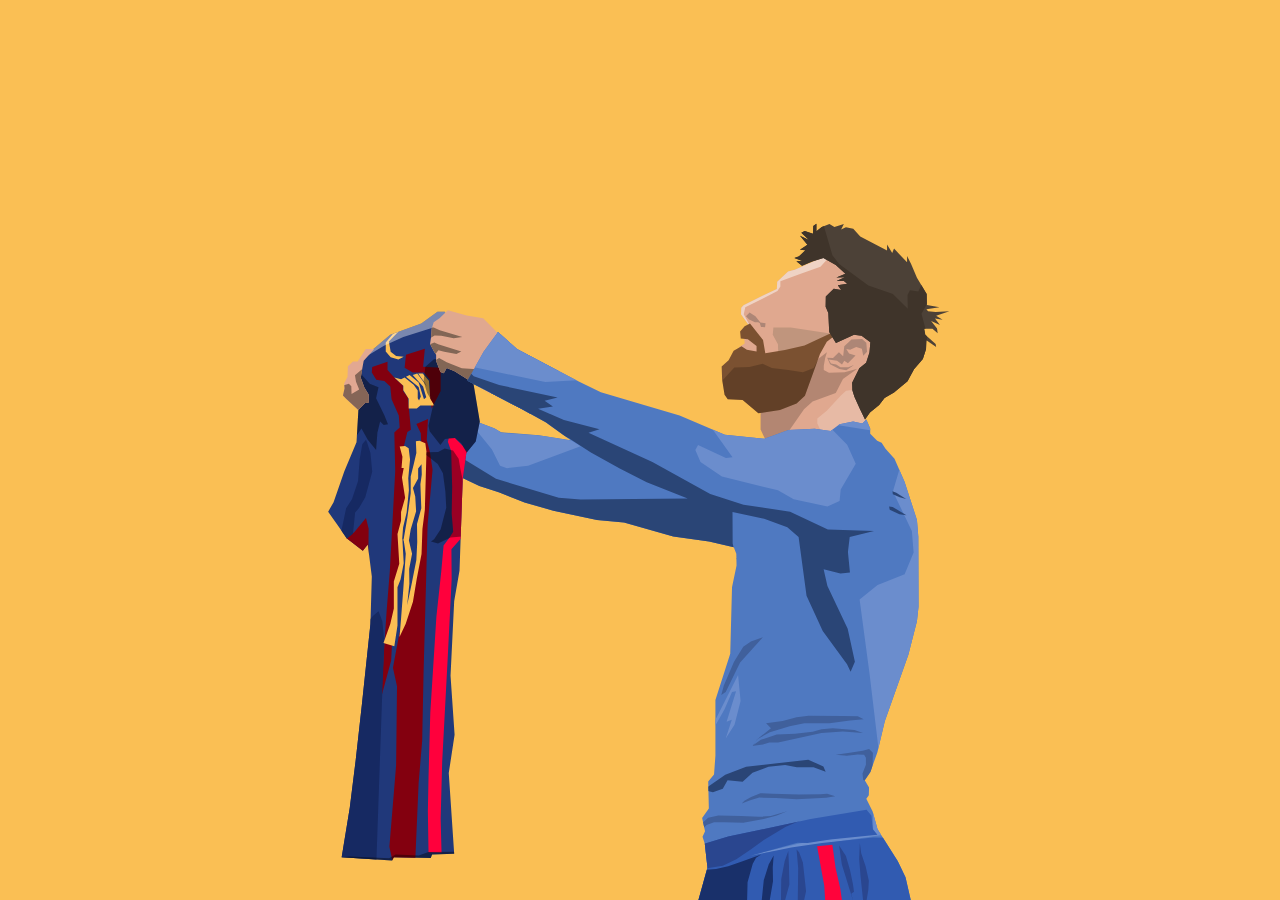
==== profile.html @ bc7a2f69 "first commit" ====
<!--
 * @LastEditors: platelets wenkanedward@gmail.com
 * @Date: 2022-10-15 20:12:31
 * @LastEditTime: 2022-10-15 20:37:12
 * Copyright (c) 2022 by platelets email: wenkanedward@gmail.com, All Rights Reserved.
-->
<!DOCTYPE html>
<html lang="en">
<!-- https://codepen.io/alvaromontoro/pen/MWyELyP -->

<head>
	<meta charset="UTF-8">
	<meta http-equiv="X-UA-Compatible" content="IE=edge">
	<meta name="viewport" content="width=device-width, initial-scale=1.0">
	<title>cartoon</title>
	<link rel="stylesheet" type="text/css" href="css/profile.css">
</head>

<body>
	<div class="cartoon">
		<div class="head">
			<div class="front-light"></div>
			<div class="back-light"></div>
			<div class="ear"></div>
			<div class="cheek"></div>
			<div class="nose"></div>
			<div class="bear-shadow"></div>
		</div>
		<div class="beard">
			<div class="bear-shadow"></div>
		</div>
		<div class="hair">
			<div class="hair-dark"></div>
		</div>
		<div class="body">
			<div class="body-light"></div>
			<div class="body-dark"></div>
			<div class="shorts">
				<div class="shorts-lines"></div>
				<div class="shorts-lines-dark"></div>
				<div class="shorts-red"></div>
			</div>
			<div class="body-line body-line-1"></div>
			<div class="body-line body-line-2"></div>
			<div class="body-line body-line-3"></div>
			<div class="body-line body-line-4"></div>
			<div class="body-line body-line-5"></div>
			<div class="body-dark-line body-dark-line-1"></div>
			<div class="body-dark-line body-dark-line-2"></div>
		</div>
		<div class="jersey">
			<div class="red red-1"></div>
			<div class="red red-2"></div>
			<div class="red red-3"></div>
			<div class="dark-blue"></div>
			<div class="bright-red"></div>
			<div class="yellow yellow-1"></div>
			<div class="yellow yellow-2"></div>
			<div class="yellow yellow-3"></div>
			<div class="zero"></div>
			<div class="light-top"></div>
			<div class="jersey-shadow"></div>
		</div>
		<div class="hand-1">
			<div class="hand-1-shadow"></div>
		</div>
		<div class="body-top">
			<div class="body">
				<div class="body-light"></div>
				<div class="body-dark"></div>
			</div>
		</div>
		<div class="hand-2">
			<div class="hand-2-shadow"></div>
		</div>
	</div>
</body>

</html>
---- css/profile.css ----
html,
body {
  background: #fabf54;
}

.cartoon {
  position: absolute;
  bottom: 0%;
  left: 50%;
  transform: translate(-50%, 0%);
  width: 90vmin;
  height: 90vmin;
}

.cartoon div {
  width: 100%;
  height: 100%;
  position: absolute;
  top: 0;
  left: 0;
}

.body {
  background: #4f79c1;
  clip-path: polygon(
    57% 100.78%,
    58.33% 96%,
    58% 93.06%,
    57.72% 92.19%,
    58.03% 91.5%,
    57.67% 89.89%,
    58.5% 88.69%,
    58.42% 85.36%,
    59.14% 84.5%,
    59.31% 82.19%,
    59.31% 75.31%,
    61.14% 69.61%,
    61.36% 61.39%,
    61.92% 58.69%,
    61.89% 57.25%,
    61.58% 56.44%,
    58.53% 55.75%,
    54.11% 55.11%,
    48.03% 53.39%,
    44.69% 53.08%,
    39.31% 51.94%,
    35.75% 50.92%,
    32.56% 49.67%,
    30.17% 48.89%,
    25.56% 46.69%,
    27.86% 40.17%,
    32% 41.75%,
    32.86% 42.25%,
    37.5% 42.61%,
    41.44% 43.25%,
    38.36% 41.03%,
    35.39% 39.39%,
    28.69% 35.9%,
    30.69% 32.3%,
    32.47% 29.89%,
    34.81% 31.97%,
    42.44% 36%,
    45.17% 37.31%,
    49.97% 38.72%,
    54.89% 40.17%,
    60.47% 42.56%,
    65.36% 43.06%,
    68.33% 41.97%,
    71.56% 41.83%,
    73.53% 42.11%,
    74.64% 41.25%,
    76.31% 40.94%,
    77.44% 41.17%,
    77.94% 40.67%,
    78.42% 41.78%,
    78.42% 42.44%,
    79.28% 43.31%,
    79.83% 43.56%,
    80.31% 44.28%,
    81.42% 45.53%,
    82.67% 48.39%,
    84.19% 53.08%,
    84.36% 55.14%,
    84.39% 63.78%,
    84.19% 65.58%,
    83.14% 69.69%,
    80.22% 77.92%,
    79.31% 81.75%,
    78.44% 84.19%,
    77.75% 85.22%,
    78.28% 86.11%,
    78.25% 87.06%,
    77.94% 87.5%,
    78.72% 89.06%,
    79.33% 91.25%,
    81.83% 95.22%,
    82.78% 97.19%,
    83.75% 101.42%
  );
}

.body-top {
  clip-path: polygon(20% 20%, 40% 20%, 40% 40%, 20% 40%);
}

.body-light {
  background: #6b8dcd;
  clip-path: polygon(
    92% 12.22%,
    89.44% 90.56%,
    74.44% 92.78%,
    63.78% 94.44%,
    69.78% 93%,
    78.78% 91.78%,
    78.78% 89.33%,
    80.11% 86.89%,
    78.33% 72%,
    77.11% 62.89%,
    79.33% 61.11%,
    82.67% 59.78%,
    83.78% 57.11%,
    83.56% 54.44%,
    81.22% 49.56%,
    83.22% 42.78%,
    72.97% 41.14%,
    75.58% 43.81%,
    76.64% 46.14%,
    74.78% 49.31%,
    74.64% 50.75%,
    73.14% 51.42%,
    68.97% 50.53%,
    67.03% 49.42%,
    60.11% 47.72%,
    57.47% 45.94%,
    56.83% 44.44%,
    57.17% 43.83%,
    60.61% 45.42%,
    61.42% 45.33%,
    57.89% 40.39%,
    43.33% 35.78%,
    38.31% 36.06%,
    27.78% 33.86%,
    33.72% 27.56%,
    24.25% 35.28%,
    30.11% 41.06%,
    32.25% 41.83%,
    32.86% 42.33%,
    38.25% 42.69%,
    41.53% 43.28%,
    42.67% 43.97%,
    36.19% 46.39%,
    33.58% 46.69%,
    32.72% 46.39%,
    31.72% 44.39%,
    27.44% 39.11%,
    21.75% 64.78%,
    57.67% 81%,
    62.11% 72.22%,
    62.42% 75.44%,
    61.67% 78.36%,
    60.58% 80.06%,
    61.33% 77.75%,
    60.69% 78%,
    61.86% 74.22%,
    61.36% 74.33%,
    60.44% 76.44%,
    55.11% 85.89%,
    7.78% 59.89%,
    33.22% 4.11%
  );
}

.body-dark {
  background: #2a4576;
  clip-path: polygon(
    20.31% 45.67%,
    56.97% 87.81%,
    58.28% 86.53%,
    59% 86.69%,
    60.22% 86.28%,
    60.81% 85.22%,
    62.67% 85.39%,
    63.89% 84.28%,
    65.86% 83.56%,
    67.92% 83.33%,
    69.36% 83.61%,
    71.42% 83.61%,
    72.92% 84.17%,
    72.64% 83.53%,
    70.78% 82.67%,
    63.11% 83.56%,
    60.53% 84.53%,
    57% 87%,
    49.78% 68.67%,
    61.89% 57.89%,
    61.44% 56%,
    61.42% 52.11%,
    65.33% 52.94%,
    68.19% 53.97%,
    69.58% 55.17%,
    70.56% 62.44%,
    72.56% 66.78%,
    75.56% 70.89%,
    76% 71.83%,
    76.53% 70.58%,
    75.64% 66.5%,
    73.14% 61.22%,
    72.67% 59.17%,
    74.75% 59.69%,
    75.92% 59.56%,
    75.67% 57.03%,
    75.89% 55.17%,
    78.89% 54.44%,
    73.19% 54.25%,
    68.53% 52.06%,
    62.78% 51.19%,
    58.67% 49.89%,
    51.53% 45.92%,
    43.64% 42.33%,
    45% 41.89%,
    40.61% 40.75%,
    37.42% 39.36%,
    39.25% 39.06%,
    38.22% 38.36%,
    39.83% 37.97%,
    32.61% 36.42%,
    29.47% 35.33%,
    27.44% 33.33%,
    25.78% 35.44%,
    34% 39.67%,
    41.22% 43%,
    43.94% 44.75%,
    47.5% 46.72%,
    50.83% 48.42%,
    55.89% 50.44%,
    49.31% 50.5%,
    42.67% 50.56%,
    39.97% 50.33%,
    32.22% 48%,
    24.44% 43.22%
  );
}

.hair {
  background: #4c4137;
  clip-path: polygon(
    77.78% 40.69%,
    77.14% 39.36%,
    76.47% 37.86%,
    76.22% 37.08%,
    76.19% 36.14%,
    77.08% 34.36%,
    77.92% 33.67%,
    78.33% 32.42%,
    78.44% 31.14%,
    77.36% 30.33%,
    76.42% 30.22%,
    74.19% 31.22%,
    73.36% 29.89%,
    73.25% 27.53%,
    72.92% 26.75%,
    72.94% 25.5%,
    73.92% 24.53%,
    74.83% 24.69%,
    74.42% 24.11%,
    75.58% 23.92%,
    75.17% 23.58%,
    74.28% 23.58%,
    75.28% 23.11%,
    74.25% 23.14%,
    75.36% 22.67%,
    74.17% 21.61%,
    72.64% 20.75%,
    71.25% 21.17%,
    70% 21.69%,
    69.31% 21.14%,
    70.03% 21.11%,
    69.06% 20.75%,
    69.64% 20.53%,
    70.42% 19.78%,
    69.75% 19.72%,
    70.67% 19.11%,
    69.75% 18%,
    70.86% 18.53%,
    69.92% 17.61%,
    70.33% 17.42%,
    71.36% 17.75%,
    71.39% 16.78%,
    71.78% 16.5%,
    71.78% 17.44%,
    72.44% 16.92%,
    73.39% 16.53%,
    74% 16.92%,
    75.17% 16.53%,
    74.83% 17.22%,
    75.42% 16.94%,
    76.33% 17.14%,
    77.19% 18.08%,
    80.5% 19.81%,
    80.5% 19.06%,
    81.14% 20.11%,
    81.36% 19.58%,
    82.97% 21.28%,
    82.97% 20.5%,
    83.47% 21.47%,
    84.19% 23.19%,
    85.39% 25.17%,
    85.42% 26.53%,
    86.97% 26.83%,
    85.36% 27.06%,
    85.56% 27.33%,
    86.5% 27.42%,
    88.19% 27.31%,
    86.56% 27.86%,
    87.36% 28.36%,
    86.42% 28.22%,
    87.03% 29%,
    85.94% 28.53%,
    86.67% 29.44%,
    86.75% 30.03%,
    86.11% 29.47%,
    85.08% 29.47%,
    85.22% 30.22%,
    86.5% 31.36%,
    86.56% 31.72%,
    85.36% 30.89%,
    85.31% 32%,
    84.92% 33.22%,
    83.83% 34.47%,
    83.03% 35.97%,
    81.36% 37.36%,
    80.19% 38.03%,
    79.53% 38.89%,
    78.39% 39.83%
  );
}

.hair-dark {
  background: #3f342a;
  clip-path: polygon(
    72.19% 15.06%,
    73.75% 20.39%,
    74.58% 21.47%,
    78.19% 24.14%,
    81.22% 25.19%,
    83.06% 27%,
    83.03% 25.31%,
    83.33% 24.72%,
    84.36% 24.89%,
    85.17% 23.17%,
    86.14% 25.14%,
    84.75% 27.61%,
    85.42% 30.14%,
    85.39% 34.06%,
    80.67% 39.78%,
    74.31% 42.31%,
    59.11% 24.69%,
    67.5% 11.33%
  );
}

.beard {
  background: #7b5131;
  clip-path: polygon(
    73.81% 29.92%,
    70.31% 31.53%,
    67.89% 32.11%,
    65.47% 32.5%,
    65.19% 30.86%,
    63.58% 28.83%,
    62.92% 29.17%,
    62.36% 29.83%,
    62.44% 30.67%,
    63.31% 30.78%,
    64.39% 31.61%,
    64.39% 32.28%,
    63.19% 32.08%,
    62.53% 31.64%,
    61.56% 32.19%,
    60.94% 33.36%,
    60.08% 34.14%,
    60.14% 35.78%,
    60.44% 37.61%,
    60.83% 38.19%,
    62.67% 38.28%,
    64.61% 39.92%,
    67.28% 39.5%,
    69.33% 38.69%,
    70.36% 37.75%,
    72.22% 32.58%,
    73.06% 31.08%,
    74.42% 30.03%
  );
}

.bear-shadow {
  background: rgba(0, 0, 0, 0.2);
  clip-path: polygon(
    65.14% 33.8%,
    66.28% 34.33%,
    68.33% 34.56%,
    70.11% 34.86%,
    71.44% 34.33%,
    72.06% 33.14%,
    73.08% 32.39%,
    72.86% 33.08%,
    72.69% 34.06%,
    72.69% 34.58%,
    73.33% 34.92%,
    75.25% 34.86%,
    76.83% 34.42%,
    75.06% 35.67%,
    74.17% 37.42%,
    71.31% 38.47%,
    70.25% 39.42%,
    67.33% 43.61%,
    64.08% 45.25%,
    59.53% 36.56%,
    61.64% 34.25%,
    63.5% 34.19%
  );
}

.head {
  background: #e0a88f;
  clip-path: polygon(
    65.69% 43.61%,
    64.89% 41.92%,
    64.89% 38.39%,
    62.22% 31.75%,
    62.92% 31.31%,
    62.86% 30.39%,
    63.44% 29.03%,
    62.47% 27.67%,
    62.5% 26.89%,
    62.78% 26.56%,
    64.94% 25.5%,
    66.89% 24.56%,
    66.94% 23.67%,
    68.28% 22.42%,
    69.11% 22.19%,
    72.33% 20.78%,
    76.47% 20.06%,
    83.36% 31.69%,
    77.86% 39.78%,
    77.58% 43.44%
  );
}

.front-light {
  background: #efd3c4;
  clip-path: polygon(
    63.56% 29.06%,
    62.81% 27.67%,
    63% 26.83%,
    66.97% 24.83%,
    67.33% 24.25%,
    67.33% 23.61%,
    69.67% 22.75%,
    72.28% 21.83%,
    74.58% 19.28%,
    67.78% 18.56%,
    60% 25.14%,
    62.72% 29.06%
  );
}

.back-light {
  background: #e7baa5;
  clip-path: polygon(
    72.72% 42.92%,
    71.89% 41.17%,
    71.89% 40.56%,
    73.06% 39.61%,
    74.83% 37.69%,
    75.44% 37.14%,
    77.58% 36.86%,
    79.67% 42.5%
  );
}

.ear {
  background: #ad8676;
  clip-path: polygon(
    76.42% 33.94%,
    75.47% 34.61%,
    74.61% 34.44%,
    73.47% 33.86%,
    73.11% 33.06%,
    73.83% 33.08%,
    74.56% 32.39%,
    75.08% 32.86%,
    75.22% 31.64%,
    76.11% 30.81%,
    77.42% 30.75%,
    77.94% 31.19%,
    78.03% 32.31%,
    77.56% 32.81%,
    77.39% 31.94%,
    76.69% 31.72%,
    75.94% 32.06%,
    75.47% 31.97%,
    75.81% 32.53%,
    76.61% 32.78%,
    75.67% 33.72%,
    75.22% 33.44%,
    74.94% 33.89%,
    74.33% 33.44%,
    73.28% 33.28%,
    73.58% 33.78%,
    74.22% 33.89%,
    74.75% 34.22%,
    75.72% 34.22%
  );
}

.cheek {
  background: #c0957d;
  clip-path: polygon(
    67.08% 33.14%,
    67.03% 31.39%,
    66.39% 30.22%,
    66.47% 29.31%,
    68.61% 29.31%,
    73.89% 30.11%,
    67.75% 33.47%
  );
}

.nose {
  background: #ad8676;
  clip-path: polygon(
    64.78% 28.75%,
    64.94% 29.25%,
    65.44% 29.28%,
    65.5% 28.81%,
    64.86% 28.69%,
    64.25% 27.94%,
    63.53% 27.47%,
    63.08% 27.92%,
    63.47% 28.33%,
    64.19% 28.67%,
    64.58% 28.67%
  );
}

.hand-1 {
  background: #e0a88f;
  clip-path: polygon(
    32.61% 30.17%,
    31.53% 29.08%,
    30.64% 28.17%,
    28.61% 27.83%,
    26.28% 27.19%,
    25.25% 28.19%,
    24.53% 28.67%,
    24.28% 29.47%,
    24.22% 30.39%,
    24.08% 31.36%,
    24.58% 32.33%,
    24.83% 32.67%,
    24.83% 33.47%,
    25.36% 34.83%,
    25.78% 34.97%,
    26.14% 34.33%,
    27.11% 34.72%,
    31.53% 37.5%
  );
}

.hand-1-shadow {
  background: #826655;
  clip-path: polygon(
    23.44% 29.33%,
    24.53% 29.31%,
    25.28% 29.67%,
    28.06% 30.5%,
    27% 30.64%,
    25.47% 30.33%,
    24.64% 30.31%,
    23.72% 30.86%,
    23.94% 31.44%,
    24.61% 31.17%,
    25.08% 31.39%,
    27.94% 32.28%,
    27.33% 32.58%,
    25.83% 32.31%,
    25.11% 32.14%,
    24.22% 33.28%,
    24.67% 33.42%,
    25.19% 33.08%,
    26.14% 33.61%,
    28% 34.36%,
    31.69% 34.6%,
    30.22% 36.36%,
    25.36% 35.22%
  );
}

.jersey {
  background: #20387a;
  clip-path: polygon(
    13.17% 94.72%,
    19.39% 95.11%,
    19.61% 94.72%,
    24.17% 94.83%,
    24.33% 94.39%,
    27.06% 94.28%,
    26.39% 84.33%,
    27.11% 79.61%,
    26.61% 72.33%,
    27.06% 63.11%,
    27.72% 59.33%,
    28.11% 48.06%,
    28.56% 44.83%,
    29.72% 43.39%,
    30.22% 40.94%,
    28.94% 33.28%,
    25.89% 27.39%,
    25% 27.39%,
    23% 28.83%,
    19.17% 30.22%,
    16.94% 32.11%,
    14.67% 34.67%,
    15.28% 38.78%,
    15% 43.5%,
    13.5% 47.06%,
    12.17% 50.89%,
    11.5% 52.06%,
    12.83% 53.94%,
    13.78% 55.33%,
    15.78% 56.89%,
    16.39% 56.11%,
    16.89% 60.06%,
    16.72% 65.94%,
    15.67% 75.83%,
    14.89% 82.83%,
    14.17% 88.61%
  );
}

.hand-2 {
  background: #e2a892;
  clip-path: polygon(
    17.17% 32%,
    15.89% 33.42%,
    15.67% 34.64%,
    15.53% 35.53%,
    15.97% 36.72%,
    16.5% 37.58%,
    16.5% 38.61%,
    16.06% 38.64%,
    15.22% 39.5%,
    13.75% 38.14%,
    13.33% 37.72%,
    13.53% 36.83%,
    13.47% 36.22%,
    13.89% 35.39%,
    13.94% 34.11%,
    14.56% 33.53%,
    15.14% 33.53%,
    16.14% 31.97%,
    17% 31.97%
  );
}

.hand-2-shadow {
  background: #856557;
  clip-path: polygon(
    12.06% 36.8%,
    14.06% 36.28%,
    14.36% 36.56%,
    14.39% 37.53%,
    15.33% 36.97%,
    14.94% 36.03%,
    14.81% 35.22%,
    16.19% 34.03%,
    18.14% 40.14%,
    10.67% 40.61%
  );
}

.red {
  background: #83000f;
}

.red-1 {
  clip-path: polygon(
    13.28% 55.72%,
    14.72% 54.61%,
    16.17% 52.83%,
    16.5% 54.17%,
    16.44% 59.83%,
    10.94% 97.56%,
    19.5% 95.44%,
    19.06% 93.44%,
    19.89% 83.39%,
    20% 73.61%,
    19.5% 71.33%,
    20.28% 67.17%,
    22.61% 58.67%,
    23.28% 50.5%,
    22.94% 42.39%,
    22.39% 41.22%,
    23.83% 40.61%,
    23.67% 43.22%,
    24.06% 44.67%,
    24.39% 46.89%,
    23.78% 53.67%,
    23.61% 59.94%,
    23.28% 71.89%,
    23.11% 80.33%,
    22.67% 85.56%,
    22.11% 98.44%,
    9.06% 98.78%
  );
}

.red-2 {
  clip-path: polygon(
    21.11% 32.7%,
    23.44% 31.94%,
    23.22% 34.17%,
    25.39% 34.28%,
    25.39% 37.17%,
    24.28% 39.33%,
    24.06% 37.94%,
    24.06% 35.78%,
    23.33% 34.89%,
    21.94% 34.89%,
    20.94% 34.28%
  );
}

.red-3 {
  clip-path: polygon(
    16.94% 34.2%,
    18.83% 33.56%,
    18.83% 34.56%,
    19.83% 35.67%,
    20.72% 36.44%,
    20.78% 37.22%,
    21.33% 37.89%,
    21.72% 41.94%,
    21.28% 42.22%,
    20.72% 44.5%,
    21.17% 50.11%,
    20.44% 54.72%,
    20.44% 58.83%,
    19.89% 62.56%,
    19.39% 68.17%,
    19.28% 70.44%,
    18.06% 74.94%,
    18.44% 68.5%,
    18.72% 64.33%,
    19.11% 59.44%,
    19.78% 47.06%,
    19.67% 42.28%,
    20.33% 41.67%,
    20.22% 40.17%,
    19.33% 38.17%,
    19.17% 36.61%,
    18.44% 35.94%,
    17.44% 35.78%,
    16.89% 34.89%
  );
}

.yellow {
  background: #fcbf54;
}

.yellow-1 {
  clip-path: polygon(
    19.94% 29.6%,
    18.61% 31.17%,
    18.61% 32.28%,
    19.22% 33%,
    20.17% 33.28%,
    20.83% 32.94%,
    19.89% 32.83%,
    19.22% 32.33%,
    19% 31.06%,
    21.67% 28.28%
  );
}

.yellow-2 {
  clip-path: polygon(
    19.67% 35.5%,
    20.5% 35.72%,
    20.94% 35.5%,
    22.06% 36.39%,
    22.56% 37.11%,
    22.56% 38.06%,
    22.72% 38.33%,
    22.94% 37.83%,
    22.67% 36.67%,
    21.11% 35.39%,
    21.56% 35.17%,
    22.67% 36.11%,
    23.33% 38.17%,
    23.61% 37.94%,
    23.22% 36.61%,
    21.94% 35.17%,
    22.5% 35%,
    23.67% 36.56%,
    23.5% 36.28%,
    22.61% 35%,
    23.17% 35%,
    23.94% 35.89%,
    24.11% 38.11%,
    24.61% 38.94%,
    23.67% 38.94%,
    22.89% 38.94%,
    22.44% 39.33%,
    21.44% 39.33%,
    21.44% 38.11%,
    20.78% 37.06%,
    20.78% 36.5%
  );
}

.yellow-3 {
  clip-path: polygon(
    20.75% 54%,
    21.19% 52.17%,
    21.47% 49.42%,
    21.39% 47.92%,
    21.61% 45.61%,
    21.44% 44.22%,
    21% 43.94%,
    20.33% 44%,
    20.67% 45.28%,
    20.56% 46.67%,
    20.83% 46.67%,
    20.61% 47.83%,
    21% 50.33%,
    20.5% 52.11%,
    20.5% 53.17%,
    20.06% 54.83%,
    20.28% 58.5%,
    19.61% 60.67%,
    19.61% 64%,
    19.17% 65.94%,
    18.33% 68.28%,
    19.67% 68.67%,
    20.06% 66.11%,
    20.06% 62.67%,
    20.06% 61.39%,
    20.44% 60.44%,
    20.83% 58.44%,
    20.67% 55.53%,
    20.81% 55.53%,
    21% 54.42%,
    21.28% 52.78%,
    21.69% 49.78%,
    21.69% 47.72%,
    22.08% 46.14%,
    22.39% 44.83%,
    22.33% 43.36%,
    22.78% 43.31%,
    23.5% 43.61%,
    23.64% 44.67%,
    23.44% 51.83%,
    23.14% 54.19%,
    23.03% 57.28%,
    22.44% 60.33%,
    21.97% 63.17%,
    21.08% 65.89%,
    20.31% 67.53%,
    20.5% 65.28%,
    20.78% 61.56%,
    21.08% 57.25%,
    20.83% 55.61%,
    20.64% 55.47%
  );
}

.zero {
  background: #20387a;
  clip-path: polygon(
    23.03% 46.2%,
    23.06% 47.47%,
    22.89% 48.67%,
    23% 51.64%,
    22.47% 53.58%,
    22.5% 55.81%,
    22.39% 58.03%,
    21.78% 61.11%,
    21.25% 63.61%,
    21.53% 60.97%,
    21.5% 59.14%,
    21.86% 57.25%,
    21.47% 55.61%,
    21.69% 54.25%,
    22.36% 52%,
    22.25% 50.17%,
    21.97% 49.14%,
    22.61% 47.97%,
    22.61% 46.72%
  );
}

.dark-blue {
  background: #162962;
  clip-path: polygon(
    12.69% 56.58%,
    13.72% 51.64%,
    14.44% 50.53%,
    15.19% 48.31%,
    15.39% 45.61%,
    15.72% 43.72%,
    16.17% 43.19%,
    16.31% 43.53%,
    16.72% 44.81%,
    16.94% 47.14%,
    16.08% 50.28%,
    15.31% 51.61%,
    14.83% 52.17%,
    14.56% 54.78%,
    13.56% 55.58%,
    15.78% 66.39%,
    17.06% 64.92%,
    17.72% 64.36%,
    18.19% 65.58%,
    18.44% 68.17%,
    18.14% 75.56%,
    17.39% 97.08%,
    10.17% 96.39%
  );
}

.bright-red {
  background: #ff003c;
  clip-path: polygon(
    23.89% 94.1%,
    25.5% 94.14%,
    25.39% 89.97%,
    25.58% 82.94%,
    26.25% 70.33%,
    26.75% 60.36%,
    26.72% 56.69%,
    28.33% 54.86%,
    28.89% 45.11%,
    28.11% 43.92%,
    27.14% 42.97%,
    26.39% 43%,
    26.28% 43.42%,
    26.69% 44.61%,
    26.81% 49%,
    26.75% 52.33%,
    26.94% 54.53%,
    26.47% 55.28%,
    25.75% 56.22%,
    25.47% 59.39%,
    24.86% 65.06%,
    24.11% 76.86%,
    23.89% 84.89%,
    23.81% 89.08%
  );
}

.light-top {
  background: rgba(255, 255, 255, 0.4);
  clip-path: polygon(
    14.72% 33.8%,
    18.39% 31.56%,
    20.78% 30.5%,
    27.61% 28.33%,
    30.22% 24%,
    25.83% 23.17%,
    12.89% 30.89%
  );
}

.jersey-shadow {
  background: rgba(0, 0, 0, 0.4);
  clip-path: polygon(
    29.53% 32.9%,
    24.56% 33.25%,
    23.5% 34.17%,
    23.28% 35.97%,
    23.72% 37.42%,
    24.5% 38.72%,
    23.89% 41.44%,
    24.03% 42.14%,
    25.36% 43.83%,
    25.92% 43.08%,
    27.17% 42.97%,
    27.92% 43.61%,
    29.22% 45.86%,
    28.53% 50.22%,
    27.83% 46.78%,
    27.61% 45.53%,
    26.92% 44.5%,
    25.89% 44.25%,
    25.08% 44.69%,
    23.64% 44.72%,
    23.61% 45.06%,
    25.03% 46.17%,
    25.67% 47.31%,
    25.97% 49.56%,
    26.08% 51.56%,
    25.39% 54.22%,
    24.58% 55.47%,
    24.19% 55.75%,
    25.06% 56%,
    26.61% 55.25%,
    28.92% 55.03%,
    27.92% 94.03%,
    23.89% 94.08%,
    22.69% 94.5%,
    19.83% 94.39%,
    19.03% 94.86%,
    14.17% 94.64%,
    12.92% 94.72%,
    4.47% 48.61%,
    14.56% 43.36%,
    15.61% 41.78%,
    16.39% 43.19%,
    17.42% 44.44%,
    17.58% 42.33%,
    17.92% 40.92%,
    18.36% 41.36%,
    18.89% 41.25%,
    18.44% 40.14%,
    17.42% 38.06%,
    17.72% 36.69%,
    16.64% 36.25%,
    15.72% 35.25%,
    15.06% 30.58%,
    2.11% 47.89%,
    7.17% 97.31%,
    31.67% 95.39%,
    32.61% 33.42%
  );
}

.shorts {
  background: #315bb1;
  clip-path: polygon(
    54.81% 94%,
    60.89% 92.17%,
    71.08% 90%,
    77.97% 88.86%,
    78.58% 89.61%,
    78.67% 90.69%,
    78.75% 91.25%,
    79.31% 91.94%,
    73.47% 92.53%,
    70.67% 92.97%,
    69.44% 92.94%,
    65.64% 93.97%,
    63.56% 94.58%,
    68.67% 93.53%,
    72.47% 92.97%,
    78.75% 92.28%,
    82% 92.36%,
    85.67% 100.4%,
    54.39% 100.3%
  );
}

.shorts-lines {
  background: #2a468f;
  clip-path: polygon(
    55.42% 91.67%,
    70.72% 89.81%,
    68% 90.97%,
    65.28% 92.58%,
    63.67% 93.75%,
    61.89% 94.97%,
    60.22% 95.78%,
    57.25% 96.22%,
    56.11% 100.89%,
    67.39% 100.81%,
    67.44% 97.42%,
    67.86% 95.22%,
    68.31% 93.94%,
    68.39% 95.78%,
    68.44% 98.08%,
    67.78% 100.5%,
    69.47% 100.67%,
    69.53% 96.06%,
    69.33% 93.78%,
    69.64% 94.11%,
    70.11% 95.36%,
    70.31% 97.17%,
    70.5% 98.92%,
    70.06% 100.92%,
    76.53% 100.81%,
    75.42% 97.22%,
    74.92% 95.61%,
    74.58% 93.28%,
    75.42% 94.56%,
    75.92% 96.28%,
    76.28% 98%,
    76.42% 98.97%,
    76.08% 99.22%,
    76.81% 101.86%,
    77.58% 100.39%,
    77.22% 96.97%,
    77.06% 94.97%,
    77.14% 92.97%,
    77.31% 94.22%,
    77.86% 95.86%,
    78.25% 97.61%,
    78.19% 98.72%,
    77.5% 102.92%,
    55.53% 102.06%
  );
}

.shorts-lines-dark {
  background: #19306a;
  clip-path: polygon(
    56.31% 100.75%,
    57.03% 95.67%,
    58.22% 96.25%,
    59.39% 96.17%,
    60.89% 95.83%,
    62.58% 95.25%,
    64.97% 94.39%,
    64.33% 94.78%,
    63.92% 95.53%,
    63.28% 97.81%,
    63.19% 101.4%,
    64.92% 101.1%,
    65.28% 97.56%,
    65.89% 95.61%,
    66.5% 94.5%,
    66.39% 95.97%,
    66.42% 97.69%,
    65.61% 102.4%
  );
}

.shorts-red {
  background: #ff033b;
  clip-path: polygon(
    72.89% 100.6%,
    72.75% 98.25%,
    71.86% 93.36%,
    73.75% 93.17%,
    74.14% 96.03%,
    74.72% 98.56%,
    75.19% 101.8%
  );
}

.body-line {
  background: #40609c;
}

.body-line-1 {
  clip-path: polygon(
    60.03% 74.7%,
    60.58% 74.31%,
    62.36% 70.69%,
    65.17% 67.56%,
    63.69% 68.08%,
    62.75% 68.72%,
    61.61% 70.58%,
    60.36% 73.5%
  );
}

.body-line-2 {
  clip-path: polygon(
    63.81% 81%,
    65.17% 80.81%,
    65.97% 80.56%,
    67.06% 80.56%,
    72.39% 79.39%,
    75.06% 79.19%,
    77.53% 79.39%,
    76.47% 79%,
    73.78% 78.81%,
    72.42% 78.92%,
    71.31% 79.22%,
    69.14% 79.47%,
    66.89% 79.58%,
    64.92% 80.22%,
    63.92% 80.94%,
    64.53% 80.11%,
    66.03% 79.28%,
    68.47% 78.56%,
    70.28% 78.17%,
    73.39% 78.17%,
    75.92% 77.83%,
    77.61% 77.69%,
    76.89% 77.31%,
    75% 77.28%,
    70.81% 77.25%,
    69.33% 77.44%,
    67.61% 77.89%,
    65.56% 78.17%,
    66.17% 78.81%,
    64.47% 80.14%,
    63.92% 81%
  );
}

.body-line-3 {
  clip-path: polygon(
    78.75% 85.6%,
    77.56% 85.17%,
    77.47% 84.39%,
    77.89% 83.31%,
    77.89% 82.44%,
    77.67% 82.06%,
    76.89% 82.03%,
    75.53% 82.19%,
    74.17% 82.08%,
    75.69% 81.86%,
    77.5% 81.58%,
    78.28% 81.36%,
    78.75% 81.81%,
    78.69% 84.56%
  );
}

.body-line-4 {
  clip-path: polygon(
    62.56% 88.1%,
    63.61% 87.67%,
    64.72% 87.36%,
    66.81% 87.42%,
    69.36% 87.56%,
    72.97% 87.39%,
    74.11% 87.19%,
    73.11% 86.89%,
    72.25% 86.94%,
    69.61% 86.97%,
    66.39% 86.89%,
    64.86% 86.81%,
    63.72% 87.28%,
    62.89% 87.75%
  );
}

.body-line-5 {
  clip-path: polygon(
    57.5% 91.5%,
    58.22% 90.75%,
    59.14% 90.39%,
    60.42% 90.39%,
    62.75% 90.47%,
    65.28% 90%,
    66.89% 89.58%,
    68.17% 89.03%,
    66.14% 89.64%,
    64.67% 89.72%,
    62.44% 89.64%,
    59.67% 89.56%,
    58.42% 89.86%,
    57.28% 90.83%
  );
}

.body-dark-line {
  background: #2a4576;
}

.body-dark-line-1 {
  clip-path: polygon(
    82.86% 50.5%,
    81.64% 49.72%,
    81.17% 49.53%,
    81.22% 49.92%,
    82.06% 50.28%
  );
}

.body-dark-line-2 {
  clip-path: polygon(
    82.89% 52.5%,
    81.19% 51.47%,
    80.75% 51.42%,
    80.83% 51.81%,
    82.03% 52.39%
  );
}
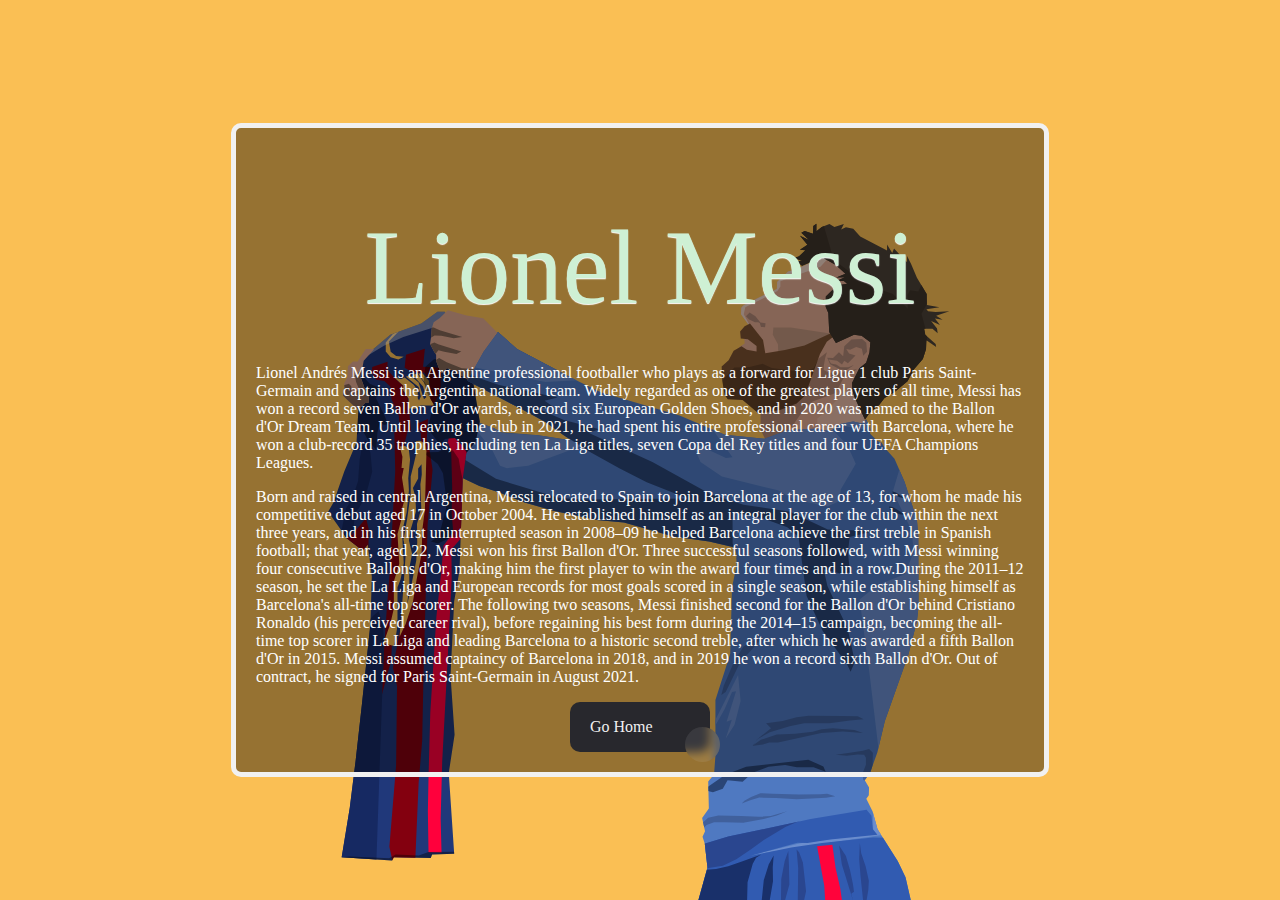
==== commit 38c0008c: "add font" ====
--- a/profile.html
+++ b/profile.html
@@ -1,7 +1,7 @@
 <!--
  * @LastEditors: platelets wenkanedward@gmail.com
  * @Date: 2022-10-15 20:12:31
- * @LastEditTime: 2022-10-15 20:37:12
+ * @LastEditTime: 2022-10-17 11:20:47
  * Copyright (c) 2022 by platelets email: wenkanedward@gmail.com, All Rights Reserved.
 -->
 <!DOCTYPE html>
@@ -12,11 +12,37 @@
 	<meta charset="UTF-8">
 	<meta http-equiv="X-UA-Compatible" content="IE=edge">
 	<meta name="viewport" content="width=device-width, initial-scale=1.0">
-	<title>cartoon</title>
+	<title>profile</title>
 	<link rel="stylesheet" type="text/css" href="css/profile.css">
 </head>
+<script defer src="js/profile.js"></script>
 
 <body>
+	<link rel="preload" href="font/GreatVibes-Regular.ttf" as="font" type="ttf"/>
+	<div class="text-value">
+		<h1>Lionel Messi</h1>
+		<p>Lionel Andrés Messi is an Argentine professional footballer who plays as a forward for Ligue 1 club Paris
+			Saint-Germain and captains the Argentina national team. Widely regarded as one of the greatest players of all
+			time, Messi has won a record seven Ballon d'Or awards, a record six European Golden Shoes, and in 2020 was
+			named to the Ballon d'Or Dream Team. Until leaving the club in 2021, he had spent his entire professional career
+			with Barcelona, where he won a club-record 35 trophies, including ten La Liga titles, seven Copa del Rey titles
+			and four UEFA Champions Leagues. </p>
+		<p>Born and raised in central Argentina, Messi relocated to Spain to join Barcelona at the age of 13, for whom he
+			made his competitive debut aged 17 in October 2004. He established himself as an integral player for the club
+			within the next three years, and in his first uninterrupted season in 2008–09 he helped Barcelona achieve the
+			first treble in Spanish football; that year, aged 22, Messi won his first Ballon d'Or. Three successful seasons
+			followed, with Messi winning four consecutive Ballons d'Or, making him the first player to win the award four
+			times and in a row.During the 2011–12 season, he set the La Liga and European records for most goals scored
+			in a single season, while establishing himself as Barcelona's all-time top scorer. The following two seasons,
+			Messi finished second for the Ballon d'Or behind Cristiano Ronaldo (his perceived career rival), before regaining
+			his best form during the 2014–15 campaign, becoming the all-time top scorer in La Liga and leading Barcelona to a
+			historic second treble, after which he was awarded a fifth Ballon d'Or in 2015. Messi assumed captaincy of
+			Barcelona in 2018, and in 2019 he won a record sixth Ballon d'Or. Out of contract, he signed for Paris
+			Saint-Germain in August 2021.</p>
+		<div>
+			<button id="Btn" class="button-start" role="button">Go Home</button>
+		</div>
+	</div>
 	<div class="cartoon">
 		<div class="head">
 			<div class="front-light"></div>
--- a/css/profile.css
+++ b/css/profile.css
@@ -1,3 +1,8 @@
+@font-face {
+  font-family: "Great Vibes";
+  src: url("font/GreatVibes-Regular.ttf") format("ttf");
+}
+
 html,
 body {
   background: #fabf54;
@@ -10,6 +15,107 @@
   transform: translate(-50%, 0%);
   width: 90vmin;
   height: 90vmin;
+}
+
+.text-value {
+  background-color: rgb(0, 0, 0); /* Fallback color */
+  background-color: rgba(
+    0,
+    0,
+    0,
+    0.4
+  ); /* Black w/opacity/see-through */
+  color: white;
+  border: 5px solid #f1f1f1;
+  border-radius: 10px;
+  position: absolute;
+  top: 50%;
+  left: 50%;
+  transform: translate(-50%, -50%);
+  z-index: 2;
+  width: 60%;
+  padding: 20px;
+  /* text-align: center; */
+}
+
+.text-value h1 {
+  color: #cef0d4;
+  font-family: "Great Vibes", cursive;
+  font-size: 105px;
+  line-height: 160px;
+  font-weight: normal;
+  margin-bottom: 0px;
+  margin-top: 40px;
+  text-align: center;
+  text-shadow: 0 1px 1px #fff;
+}
+
+.button-start {
+  all: unset;
+  width: 100px;
+  height: 30px;
+  font-size: 16px;
+  background: transparent;
+  border: none;
+  position: relative;
+  color: #f0f0f0;
+  cursor: pointer;
+  z-index: 1;
+  padding: 10px 20px;
+  display: block;
+  margin: auto;
+  align-items: center;
+  justify-content: center;
+  white-space: nowrap;
+  user-select: none;
+  -webkit-user-select: none;
+  touch-action: manipulation;
+}
+
+.button-start::after,
+.button-start::before {
+  content: "";
+  position: absolute;
+  bottom: 0;
+  right: 0;
+  z-index: -99999;
+  transition: all 0.4s;
+}
+
+.button-start::before {
+  transform: translate(0%, 0%);
+  width: 100%;
+  height: 100%;
+  background: #28282d;
+  border-radius: 10px;
+}
+
+.button-start::after {
+  transform: translate(10px, 10px);
+  width: 35px;
+  height: 35px;
+  background: #ffffff15;
+  backdrop-filter: blur(5px);
+  -webkit-backdrop-filter: blur(5px);
+  border-radius: 50px;
+}
+
+.button-start:hover::before {
+  transform: translate(5%, 20%);
+  width: 110%;
+  height: 110%;
+}
+
+.button-start:hover::after {
+  border-radius: 10px;
+  transform: translate(0, 0);
+  width: 100%;
+  height: 100%;
+}
+
+.button-start:active::after {
+  transition: 0s;
+  transform: translate(0, 5%);
 }
 
 .cartoon div {
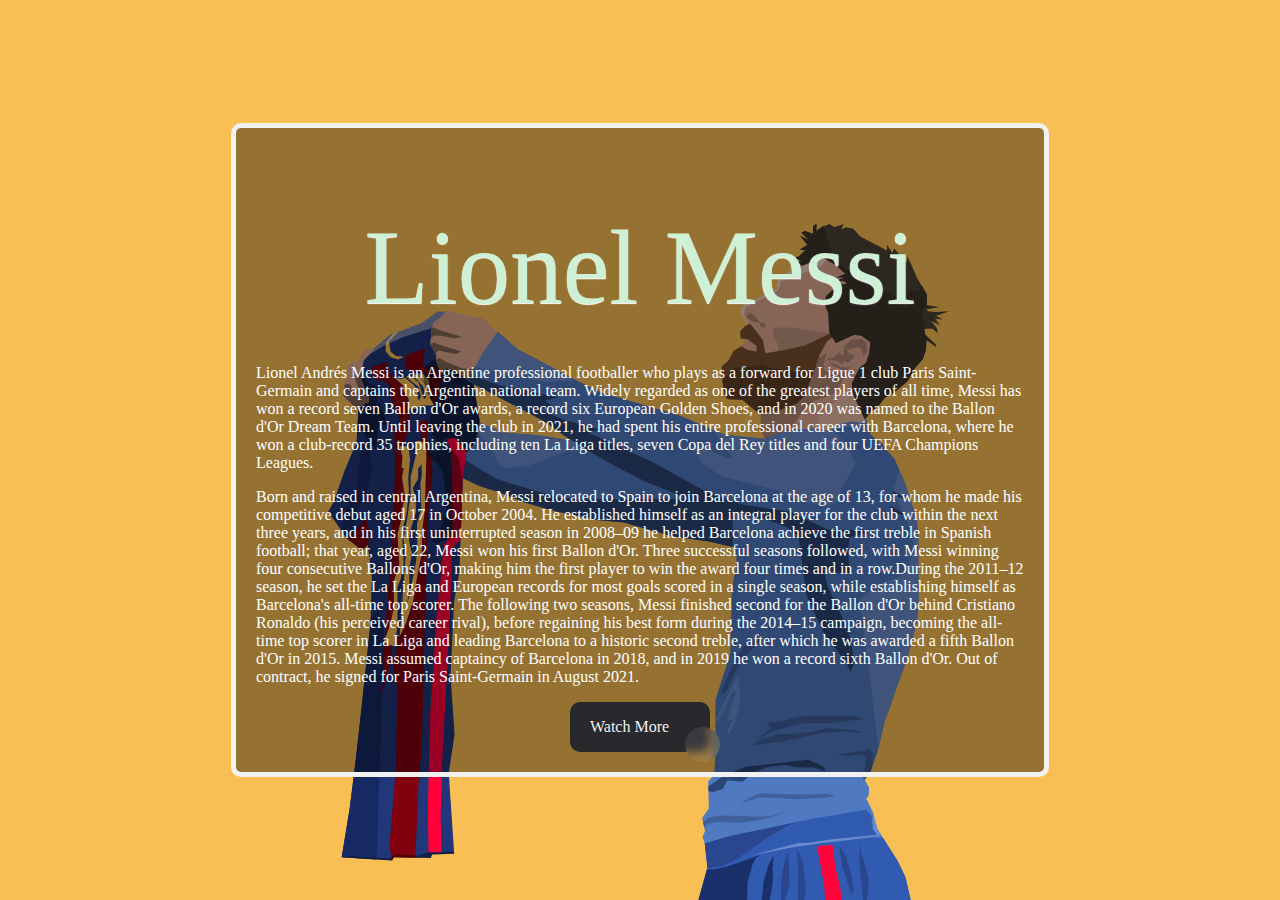
==== commit f76b2fc0: "add detail" ====
--- a/profile.html
+++ b/profile.html
@@ -1,7 +1,7 @@
 <!--
  * @LastEditors: platelets wenkanedward@gmail.com
  * @Date: 2022-10-15 20:12:31
- * @LastEditTime: 2022-10-17 11:20:47
+ * @LastEditTime: 2022-10-18 12:03:13
  * Copyright (c) 2022 by platelets email: wenkanedward@gmail.com, All Rights Reserved.
 -->
 <!DOCTYPE html>
@@ -14,11 +14,11 @@
 	<meta name="viewport" content="width=device-width, initial-scale=1.0">
 	<title>profile</title>
 	<link rel="stylesheet" type="text/css" href="css/profile.css">
+	<link href="url('./font/GreatVibes-Regular.ttf')" rel="stylesheet">
 </head>
 <script defer src="js/profile.js"></script>
 
 <body>
-	<link rel="preload" href="font/GreatVibes-Regular.ttf" as="font" type="ttf"/>
 	<div class="text-value">
 		<h1>Lionel Messi</h1>
 		<p>Lionel Andrés Messi is an Argentine professional footballer who plays as a forward for Ligue 1 club Paris
@@ -40,7 +40,7 @@
 			Barcelona in 2018, and in 2019 he won a record sixth Ballon d'Or. Out of contract, he signed for Paris
 			Saint-Germain in August 2021.</p>
 		<div>
-			<button id="Btn" class="button-start" role="button">Go Home</button>
+			<button id="Btn" class="button-start" role="button">Watch More</button>
 		</div>
 	</div>
 	<div class="cartoon">
